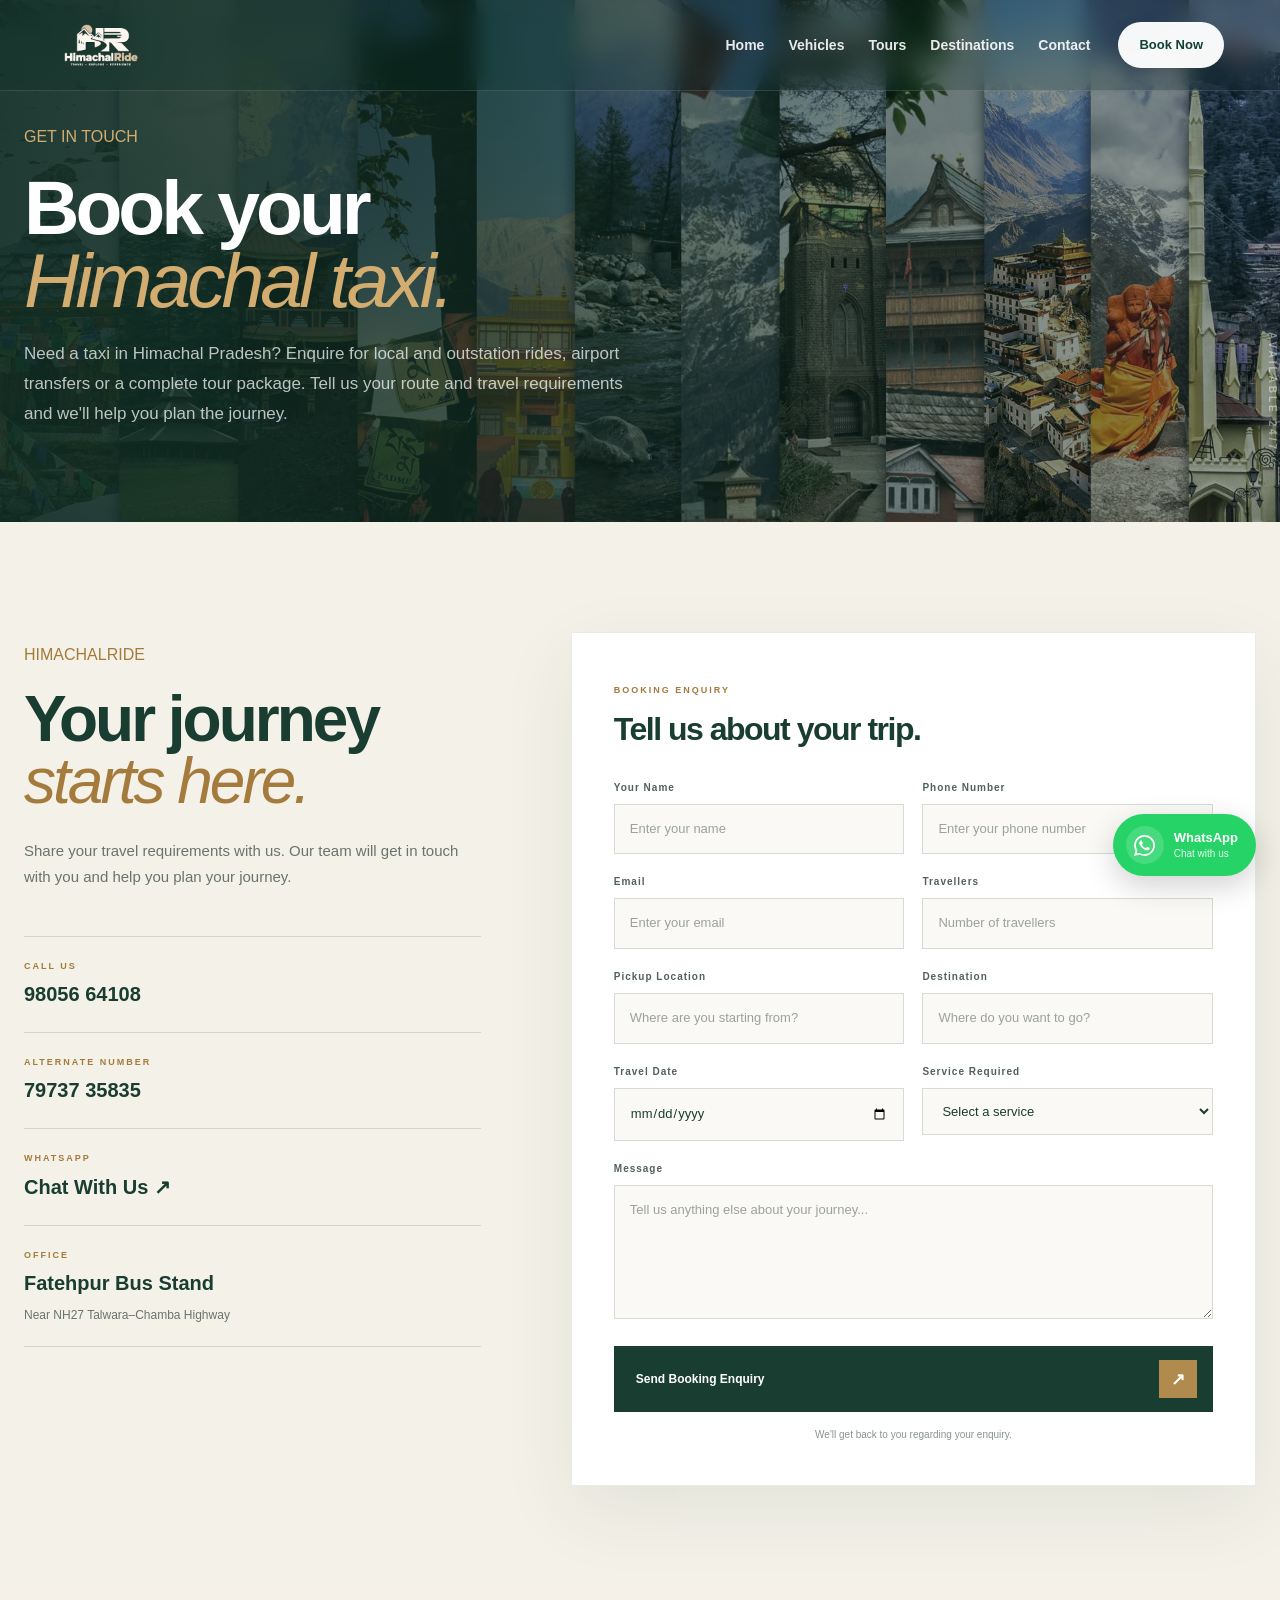
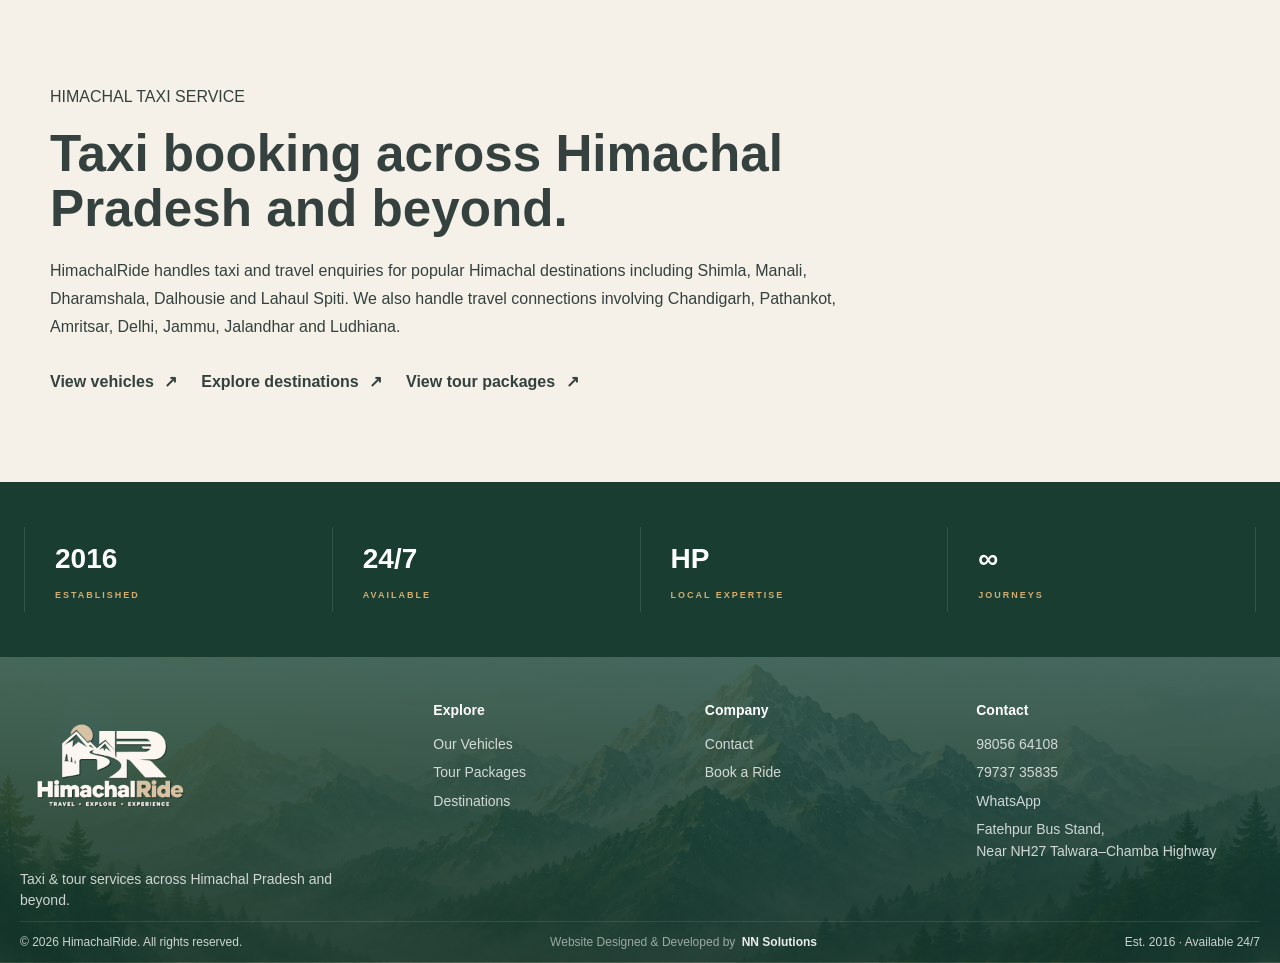
==== pages/contact.html @ b26d5018 "Initial HimachalRide website" ====
<!DOCTYPE html>

<html lang="en">
<head>
<meta charset="utf-8"/>
<meta content="width=device-width, initial-scale=1.0" name="viewport"/>
<meta content="Book a taxi in Himachal Pradesh with HimachalRide. Enquire for local and outstation cabs, airport transfers and tour travel across Shimla, Manali, Dharamshala, Dalhousie and Lahaul Spiti." name="description"/>
<title>Himachal Taxi Booking | Taxi Service in Himachal Pradesh | HimachalRide</title>
<!-- Main CSS -->
<link href="../assets/css/style.css" rel="stylesheet"/>
<!-- Common Components -->
<link href="../assets/css/components.css" rel="stylesheet"/>
<!-- Contact Page -->
  <link
    rel="icon"
    type="image/png"
    href="../assets/images/destinations/favicon.png"
>

<link href="../assets/css/contact.css" rel="stylesheet"/>
<meta content="index, follow" name="robots"/><link href="https://himachalride.com/pages/contact.html" rel="canonical"/><meta content="website" property="og:type"/><meta content="Himachal Taxi Booking | Taxi Service in Himachal Pradesh | HimachalRide" property="og:title"/><meta content="Book a taxi in Himachal Pradesh for local travel, outstation journeys, airport transfers and tour packages with HimachalRide." property="og:description"/><meta content="https://himachalride.com/pages/contact.html" property="og:url"/><meta content="HimachalRide" property="og:site_name"/><meta content="https://himachalride.com/assets/images/destinations/himachal-hero.jpg.png" property="og:image"/><meta content="summary_large_image" name="twitter:card"/><meta content="Himachal Taxi Booking | Taxi Service in Himachal Pradesh | HimachalRide" name="twitter:title"/><meta content="Enquire for Himachal taxi bookings, airport transfers, outstation travel and tour packages." name="twitter:description"/><meta content="https://himachalride.com/assets/images/destinations/himachal-hero.jpg.png" name="twitter:image"/><script type="application/ld+json">{
    "@context": "https://schema.org",
    "@type": "TravelAgency",
    "name": "HimachalRide",
    "url": "https://himachalride.com/",
    "telephone": [
        "+91-9805664108",
        "+91-7973735835"
    ],
    "description": "Taxi bookings, tour packages, airport transfers and outstation travel across Himachal Pradesh and beyond.",
    "foundingDate": "2016",
    "areaServed": [
        "Himachal Pradesh",
        "Shimla",
        "Manali",
        "Dharamshala",
        "Dalhousie",
        "Lahaul Spiti",
        "Chandigarh",
        "Pathankot",
        "Amritsar",
        "Delhi",
        "Jammu",
        "Jalandhar",
        "Ludhiana"
    ],
    "contactPoint": {
        "@type": "ContactPoint",
        "telephone": "+91-9805664108",
        "contactType": "customer service",
        "availableLanguage": [
            "English",
            "Hindi"
        ]
    }
}</script><style>
.contact-seo {
    padding: 88px 0;
    background: #f5f1e8;
}
.contact-seo-inner {
    max-width: 1180px;
}
.contact-seo h2 {
    max-width: 820px;
    margin: 16px 0 20px;
    font-size: clamp(32px, 4vw, 54px);
    line-height: 1.08;
}
.contact-seo p {
    max-width: 820px;
    line-height: 1.75;
}
.contact-seo-links {
    display: flex;
    flex-wrap: wrap;
    gap: 24px;
    margin-top: 28px;
}
.contact-seo-links a {
    text-decoration: none;
    font-weight: 700;
}
.contact-seo-links span {
    margin-left: 6px;
}
@media (max-width: 700px) {
    .contact-seo { padding: 68px 0; }
    .contact-seo-links { gap: 16px; }
}
</style></head>
<body>
<!-- =====================================================
         HEADER
    ====================================================== -->
<div id="header"></div>
<main id="booking">
<!-- =====================================================
             CONTACT HERO
        ====================================================== -->
<section class="contact-hero">
<div class="contact-container">
<div class="contact-hero-content">
<span class="section-eyebrow">
                        GET IN TOUCH
                    </span>
<h1>Book your <span>Himachal taxi.</span></h1>
<p>Need a taxi in Himachal Pradesh? Enquire for local and outstation rides, airport transfers or a complete tour package. Tell us your route and travel requirements and we'll help you plan the journey.</p>
</div>
<div class="contact-hero-side">
                    AVAILABLE 24/7
                </div>
</div>
</section>
<!-- =====================================================
             BOOKING / CONTACT
        ====================================================== -->
<section class="contact-booking">
<div class="contact-container">
<div class="contact-grid">
<!-- =================================================
                         LEFT — CONTACT INFORMATION
                    ================================================== -->
<div class="contact-info">
<span class="section-eyebrow">
                            HIMACHALRIDE
                        </span>
<h2>
                            Your journey
                            <span>starts here.</span>
</h2>
<p>
                            Share your travel requirements with us.
                            Our team will get in touch with you and
                            help you plan your journey.
                        </p>
<div class="contact-details">
<!-- PHONE -->
<a class="contact-detail" href="tel:+919805664108">
<span class="contact-detail-label">
                                    CALL US
                                </span>
<strong>
                                    98056 64108
                                </strong>
</a>
<!-- SECOND PHONE -->
<a class="contact-detail" href="tel:+917973735835">
<span class="contact-detail-label">
                                    ALTERNATE NUMBER
                                </span>
<strong>
                                    79737 35835
                                </strong>
</a>
<!-- WHATSAPP -->
<a class="contact-detail" href="https://wa.me/919805664108" rel="noopener noreferrer" target="_blank">
<span class="contact-detail-label">
                                    WHATSAPP
                                </span>
<strong>
                                    Chat With Us ↗
                                </strong>
</a>
<!-- OFFICE -->
<div class="contact-detail">
<span class="contact-detail-label">
                                    OFFICE
                                </span>
<strong>
                                    Fatehpur Bus Stand
                                </strong>
<p>
                                    Near NH27 Talwara–Chamba Highway
                                </p>
</div>
</div>
</div>
<!-- =================================================
                         RIGHT — BOOKING FORM
                    ================================================== -->
<div class="booking-form-wrapper">
<div class="booking-form-heading">
<span>
                                BOOKING ENQUIRY
                            </span>
<h3>
                                Tell us about your trip.
                            </h3>
</div>
<form class="booking-form" id="booking-form">
<!-- NAME + PHONE -->
<div class="form-row">
<div class="form-group">
<label for="name">
                                        Your Name
                                    </label>
<input autocomplete="name" id="name" name="name" placeholder="Enter your name" required="" type="text"/>
</div>
<div class="form-group">
<label for="phone">
                                        Phone Number
                                    </label>
<input autocomplete="tel" id="phone" name="phone" placeholder="Enter your phone number" required="" type="tel"/>
</div>
</div>
<!-- EMAIL + TRAVELLERS -->
<div class="form-row">
<div class="form-group">
<label for="email">
                                        Email
                                    </label>
<input autocomplete="email" id="email" name="email" placeholder="Enter your email" type="email"/>
</div>
<div class="form-group">
<label for="travellers">
                                        Travellers
                                    </label>
<input id="travellers" min="1" name="travellers" placeholder="Number of travellers" required="True" type="number"/>
</div>
</div>
<!-- PICKUP + DESTINATION -->
<div class="form-row">
<div class="form-group">
<label for="pickup">
                                        Pickup Location
                                    </label>
<input id="pickup" name="pickup" placeholder="Where are you starting from?" required="" type="text"/>
</div>
<div class="form-group">
<label for="destination">
                                        Destination
                                    </label>
<input id="destination" name="destination" placeholder="Where do you want to go?" required="" type="text"/>
</div>
</div>
<!-- DATE + SERVICE -->
<div class="form-row">
<div class="form-group">
<label for="travel-date">
                                        Travel Date
                                    </label>
<input id="travel-date" name="travel-date" required="True" type="date"/>
</div>
<div class="form-group">
<label for="service">
                                        Service Required
                                    </label>
<select id="service" name="service" required="True">
<option value="">
                                            Select a service
                                        </option>
<option value="taxi">
                                            Taxi / Cab
                                        </option>
<option value="tour">
                                            Tour Package
                                        </option>
<option value="airport-transfer">
                                            Airport Transfer
                                        </option>
<option value="outstation">
                                            Outstation Travel
                                        </option>
<option value="other">
                                            Other Enquiry
                                        </option>
</select>
</div>
</div>
<!-- MESSAGE -->
<div class="form-group">
<label for="message">
                                    Message
                                </label>
<textarea id="message" name="message" placeholder="Tell us anything else about your journey..." rows="5"></textarea>
</div>
<!-- SUBMIT -->
<button class="booking-submit" type="submit">
<span>
                                    Send Booking Enquiry
                                </span>
<strong>
                                    ↗
                                </strong>
</button>
<p class="form-note">
                                We'll get back to you regarding your enquiry.
                            </p>
</form>
</div>
</div>
</div>
</section>
<!-- =====================================================
             TRUST STRIP
        ====================================================== -->

<section aria-labelledby="contact-seo-heading" class="contact-seo">
<div class="contact-container contact-seo-inner">
<span class="section-eyebrow">HIMACHAL TAXI SERVICE</span>
<h2 id="contact-seo-heading">Taxi booking across Himachal Pradesh and beyond.</h2>
<p>
            HimachalRide handles taxi and travel enquiries for popular Himachal destinations
            including Shimla, Manali, Dharamshala, Dalhousie and Lahaul Spiti. We also handle
            travel connections involving Chandigarh, Pathankot, Amritsar, Delhi, Jammu,
            Jalandhar and Ludhiana.
        </p>
<div class="contact-seo-links">
<a href="../pages/vehicles.html">View vehicles <span>↗</span></a>
<a href="../pages/destinations.html">Explore destinations <span>↗</span></a>
<a href="../pages/tours.html">View tour packages <span>↗</span></a>
</div>
</div>
</section>
<section class="contact-trust">
<div class="contact-container">
<div class="contact-trust-grid">
<div>
<strong>
                            2016
                        </strong>
<span>
                            ESTABLISHED
                        </span>
</div>
<div>
<strong>
                            24/7
                        </strong>
<span>
                            AVAILABLE
                        </span>
</div>
<div>
<strong>
                            HP
                        </strong>
<span>
                            LOCAL EXPERTISE
                        </span>
</div>
<div>
<strong>
                            ∞
                        </strong>
<span>
                            JOURNEYS
                        </span>
</div>
</div>
</div>
</section>
</main>
<!-- =====================================================
         FOOTER
    ====================================================== -->
<div id="footer"></div>
<!-- =====================================================
         JAVASCRIPT
    ====================================================== -->
<script src="../assets/js/components.js"></script>
<script src="../assets/js/main.js"></script>
<script src="../assets/js/booking.js"></script>
</body>
</html>
---- assets/css/style.css ----
/* =========================================================
   HIMALACHALRIDE.COM
   Global Styles
   ========================================================= */

:root {
    --primary: #0f3d35;
    --primary-dark: #082a25;
    --accent: #d8a84e;
    --accent-light: #f1d28a;
    --dark: #17211f;
    --text: #34413e;
    --muted: #71807b;
    --light: #f7f5ef;
    --white: #ffffff;
    --border: rgba(15, 61, 53, 0.12);
}

* {
    margin: 0;
    padding: 0;
    box-sizing: border-box;
}

html {
    scroll-behavior: smooth;
}

body {
    font-family: "Poppins", Arial, sans-serif;
    background: var(--light);
    color: var(--text);
    line-height: 1.6;
}

a {
    color: inherit;
    text-decoration: none;
}

button,
input,
select,
textarea {
    font: inherit;
}

img {
    max-width: 100%;
    display: block;
}

.page-placeholder {
    min-height: 70vh;
    display: grid;
    place-content: center;
    text-align: center;
    padding: 40px 20px;
}

.page-placeholder p {
    color: var(--accent);
    letter-spacing: 3px;
    text-transform: uppercase;
    font-size: 13px;
    font-weight: 700;
}

.page-placeholder h1 {
    color: var(--primary);
    font-size: clamp(34px, 6vw, 72px);
    line-height: 1;
    margin-top: 12px;
}

/* =========================================================
   FLOATING WHATSAPP BUTTON
   ========================================================= */

.floating-whatsapp {
    position: fixed;
    right: 24px;
    bottom: 24px;

    z-index: 9999;

    display: flex;
    align-items: center;
    gap: 10px;

    padding: 12px 18px 12px 13px;

    background: #25D366;
    color: #ffffff;

    text-decoration: none;

    border-radius: 999px;

    box-shadow:
        0 10px 30px rgba(0, 0, 0, 0.18);

    transition:
        transform 0.25s ease,
        box-shadow 0.25s ease;
}


.floating-whatsapp:hover {
    transform: translateY(-3px);

    box-shadow:
        0 14px 35px rgba(0, 0, 0, 0.24);
}


.whatsapp-icon {
    width: 38px;
    height: 38px;

    display: flex;
    align-items: center;
    justify-content: center;

    background: rgba(255, 255, 255, 0.16);

    border-radius: 50%;
}


.whatsapp-icon svg {
    width: 21px;
    height: 21px;

    fill: currentColor;
}


.whatsapp-text {
    display: flex;
    flex-direction: column;

    line-height: 1.1;
}


.whatsapp-text strong {
    font-size: 13px;
    font-weight: 700;
}


.whatsapp-text small {
    margin-top: 3px;

    font-size: 10px;

    opacity: 0.9;
}



/* =========================================================
   MOBILE
   ========================================================= */

@media (max-width: 700px) {

    .floating-whatsapp {
        right: 18px;
        bottom: 18px;

        width: 56px;
        height: 56px;

        padding: 0;

        justify-content: center;

        border-radius: 50%;
    }


    .whatsapp-icon {
        width: 56px;
        height: 56px;

        background: transparent;
    }


    .whatsapp-icon svg {
        width: 27px;
        height: 27px;
    }


    .whatsapp-text {
        display: none;
    }

}

/* =========================================================
   HIMACHALRIDE LOGO
   ========================================================= */

/* =========================================================
   HIMACHALRIDE LOGO
   ========================================================= */

.brand-logo {
    display: block;
    width: 90px;
    height: auto;
    max-height: none;
    object-fit: contain;
    flex-shrink: 0;
}

.footer-brand .brand-logo {
    width: 180px;
    max-height: none;
}


/* =========================================================
   MOBILE LOGO
   ========================================================= */

@media (max-width: 700px) {

    .brand-logo {
        width: 180px;
        max-height: none;
    }

    .footer-brand .brand-logo {
        width: 175px;
        max-height: none;
    }

}
---- assets/css/components.css ----
/* =========================================================
   HIMACHALRIDE — COMMON HEADER / FOOTER
   ========================================================= */


/* =========================================================
   HEADER — FIXED FULL WIDTH GLASS NAVBAR
   ========================================================= */

.site-header {
    width: 100%;

    position: fixed;
    top: 0;
    left: 0;
    right: 0;

    z-index: 99999;

    background: rgba(15, 38, 32, 0.22);

    border: 0;
    border-bottom: 1px solid rgba(255, 255, 255, 0.12);

    border-radius: 0;

    box-shadow: none;

    backdrop-filter: blur(12px) saturate(120%);
    -webkit-backdrop-filter: blur(12px) saturate(120%);

    transition:
        background 0.35s ease,
        box-shadow 0.35s ease,
        border-color 0.35s ease;
}


/* =========================================================
   HEADER — SCROLLED STATE
   ========================================================= */

.site-header.scrolled {
    background: rgba(10, 32, 27, 0.92);

    border-bottom-color: rgba(255, 255, 255, 0.14);

    box-shadow:
        0 8px 30px rgba(0, 0, 0, 0.18);

    backdrop-filter: blur(18px) saturate(140%);
    -webkit-backdrop-filter: blur(18px) saturate(140%);
}


/* =========================================================
   HEADER INNER
   ========================================================= */

.header-inner {
    width: 100%;
    max-width: none;

    min-height: 82px;

    margin: 0;

    padding: 0 56px;

    display: flex;
    align-items: center;

    gap: 28px;

    position: relative;
    z-index: 2;

    transition: min-height 0.3s ease;
}


/* Smaller navbar after scrolling */

.site-header.scrolled .header-inner {
    min-height: 70px;
}


/* =========================================================
   BRAND
   ========================================================= */

.brand {
    display: inline-flex;
    align-items: center;

    gap: 10px;

    white-space: nowrap;

    text-decoration: none;
}


/* =========================================================
   OLD HR LOGO MARK
   ========================================================= */

.brand-mark {
    width: 40px;
    height: 40px;

    display: grid;
    place-items: center;

    border: 1px solid rgba(255, 255, 255, 0.55);

    border-radius: 50%;

    background: rgba(255, 255, 255, 0.07);

    color: #ffffff;

    font-family: "Manrope", sans-serif;

    font-weight: 800;
    font-size: 13px;

    box-shadow:
        inset 0 1px 0 rgba(255, 255, 255, 0.12);

    backdrop-filter: blur(8px);
    -webkit-backdrop-filter: blur(8px);

    transition:
        background 0.3s ease,
        border-color 0.3s ease,
        transform 0.3s ease;
}


.brand:hover .brand-mark {
    background: rgba(255, 255, 255, 0.13);

    border-color: rgba(255, 255, 255, 0.75);

    transform: rotate(-4deg);
}


/* =========================================================
   BRAND NAME
   ========================================================= */

.brand-name {
    color: #ffffff;

    font-family: "Manrope", sans-serif;

    font-weight: 800;

    font-size: 21px;

    letter-spacing: -0.7px;

    text-decoration: none;
}


.brand-name span {
    color: #e5bd6b;
}


/* =========================================================
   MAIN NAVIGATION
   ========================================================= */

.main-nav {
    margin-left: auto;

    display: flex;
    align-items: center;

    gap: 24px;
}


.main-nav a {
    position: relative;

    color: rgba(255, 255, 255, 0.90);

    font-family: "DM Sans", sans-serif;

    font-size: 14px;
    font-weight: 600;

    text-decoration: none;

    transition:
        color 0.25s ease,
        opacity 0.25s ease;
}


/* =========================================================
   GOLD UNDERLINE
   ========================================================= */

.main-nav a::after {
    content: "";

    position: absolute;

    left: 0;
    right: 0;

    bottom: -8px;

    height: 1px;

    background: #e5bd6b;

    transform: scaleX(0);

    transform-origin: center;

    transition: transform 0.25s ease;
}


.main-nav a:hover {
    color: #ffffff;
}


.main-nav a:hover::after {
    transform: scaleX(1);
}


/* =========================================================
   ACTIVE LINK
   ========================================================= */

.main-nav a.active {
    color: #ffffff;
}


.main-nav a.active::after {
    transform: scaleX(1);
}


/* =========================================================
   BOOK NOW BUTTON
   ========================================================= */

.header-book-btn {
    display: inline-flex;

    align-items: center;
    justify-content: center;

    background: rgba(255, 255, 255, 0.96);

    color: #123f36;

    padding: 12px 20px;

    border-radius: 999px;

    border: 1px solid rgba(255, 255, 255, 0.25);

    font-family: "DM Sans", sans-serif;

    font-size: 13px;
    font-weight: 700;

    text-decoration: none;

    box-shadow:
        0 6px 18px rgba(0, 0, 0, 0.12);

    transition:
        background 0.3s ease,
        color 0.3s ease,
        transform 0.3s ease,
        box-shadow 0.3s ease;
}


.header-book-btn:hover {
    background: #e5bd6b;

    color: #123f36;

    transform: translateY(-2px);

    box-shadow:
        0 8px 22px rgba(0, 0, 0, 0.16);
}


/* =========================================================
   MOBILE MENU BUTTON
   ========================================================= */

.menu-toggle {
    display: none;

    border: 0;

    background: transparent;

    cursor: pointer;

    padding: 5px;
}


.menu-toggle span {
    display: block;

    width: 25px;
    height: 2px;

    margin: 5px 0;

    background: #ffffff;

    transition:
        transform 0.3s ease,
        opacity 0.3s ease;
}


/* =========================================================
   FOOTER
   ========================================================= */

.site-footer {
    background: var(--primary-dark);

    color: rgba(255, 255, 255, 0.78);

    padding: 42px 0 0;
}


.footer-inner {
    width: min(1240px, calc(100% - 40px));

    margin: auto;

    display: grid;

    grid-template-columns:
        1.6fr
        1fr
        1fr
        1.2fr;

    gap: 35px;

    padding-bottom: 18px;

    /* Important:
       Keeps all footer columns aligned at the top. */
    align-items: start;
}


.site-footer .brand-name {
    color: var(--white);
}


.site-footer .brand-name span {
    color: var(--accent);
}


/* =========================================================
   FOOTER BRAND
   ========================================================= */

/*
   Negative margin actually reduces the grid row height.
   This moves the logo + description upward AND removes
   the unnecessary space underneath the brand column.
*/

.footer-brand {
    margin-top: -24px;
    align-self: start;
}


.footer-brand p {
    max-width: 320px;

    margin-top: 6px;

    font-size: 14px;

    line-height: 1.5;
}


/* =========================================================
   FOOTER COLUMNS
   ========================================================= */

.footer-column {
    display: flex;

    flex-direction: column;

    gap: 6px;

    font-size: 14px;

    align-self: start;
}


.footer-column h3 {
    color: var(--white);

    font-size: 14px;

    margin-bottom: 5px;
}


.footer-column a {
    transition:
        color 0.25s ease;
}


.footer-column a:hover {
    color: var(--accent-light);
}


/* =========================================================
   FOOTER BOTTOM
   ========================================================= */

.footer-bottom {
    border-top: 1px solid rgba(255, 255, 255, 0.1);

    width: min(1240px, calc(100% - 40px));

    margin: auto;

    min-height: 42px;

    display: flex;

    justify-content: space-between;

    align-items: center;

    gap: 18px;

    padding: 8px 0;

    font-size: 12px;
}


/* =========================================================
   DEVELOPER CREDIT
   ========================================================= */

.footer-developer {
    text-align: center;

    color: rgba(255, 255, 255, 0.55);

    white-space: nowrap;
}


.footer-developer strong {
    color: rgba(255, 255, 255, 0.90);

    font-weight: 700;

    margin-left: 3px;
}


/* =========================================================
   LARGE TABLET / SMALL DESKTOP
   ========================================================= */

@media (max-width: 1100px) {

    .header-inner {
        padding: 0 40px;
    }


    .main-nav {
        gap: 20px;
    }


    .main-nav a {
        font-size: 13px;
    }

}


/* =========================================================
   TABLET
   ========================================================= */

@media (max-width: 900px) {

    .header-inner {
        width: 100%;

        min-height: 70px;

        padding: 0 24px;
    }


    .site-header.scrolled .header-inner {
        min-height: 64px;
    }


    /* -----------------------------------------------------
       MOBILE NAVIGATION
       ----------------------------------------------------- */

    .main-nav {
        display: none;

        position: absolute;

        top: calc(100% + 8px);

        left: 12px;
        right: 12px;

        width: auto;

        padding: 22px;

        background: rgba(12, 42, 35, 0.97);

        border: 1px solid rgba(255, 255, 255, 0.14);

        border-radius: 14px;

        box-shadow:
            0 15px 40px rgba(0, 0, 0, 0.22);

        backdrop-filter: blur(18px);
        -webkit-backdrop-filter: blur(18px);

        flex-direction: column;

        align-items: flex-start;

        gap: 18px;
    }


    .main-nav.is-open {
        display: flex;
    }


    .main-nav a {
        color: rgba(255, 255, 255, 0.90);

        font-size: 15px;
    }


    .main-nav a::after {
        bottom: -4px;
    }


    /* -----------------------------------------------------
       MOBILE MENU BUTTON
       ----------------------------------------------------- */

    .menu-toggle {
        display: block;

        margin-left: auto;
    }


    /* -----------------------------------------------------
       HIDE BOOK BUTTON
       ----------------------------------------------------- */

    .header-book-btn {
        display: none;
    }


    /* -----------------------------------------------------
       FOOTER
       ----------------------------------------------------- */

    .footer-inner {
        grid-template-columns: 1fr 1fr;

        gap: 30px;

        padding-bottom: 18px;
    }

}


/* =========================================================
   MOBILE
   ========================================================= */

@media (max-width: 600px) {

    .header-inner {
        width: 100%;

        min-height: 64px;

        padding: 0 18px;
    }


    .site-header.scrolled .header-inner {
        min-height: 60px;
    }


    /* -----------------------------------------------------
       BRAND
       ----------------------------------------------------- */

    .brand {
        gap: 8px;
    }


    .brand-mark {
        width: 36px;

        height: 36px;

        font-size: 12px;
    }


    .brand-name {
        font-size: 18px;
    }


    /* -----------------------------------------------------
       MOBILE DROPDOWN
       ----------------------------------------------------- */

    .main-nav {
        left: 10px;

        right: 10px;

        padding: 20px;

        border-radius: 12px;
    }


    /* -----------------------------------------------------
       FOOTER
       ----------------------------------------------------- */

    .site-footer {
        padding-top: 28px;
    }


    .footer-inner {
        grid-template-columns: 1fr;

        gap: 22px;

        padding-bottom: 18px;
    }


    /*
       Less upward movement on mobile so the logo
       doesn't get too close to the footer edge.
    */

    .footer-brand {
        margin-top: -12px;
    }


    .footer-bottom {
        min-height: 48px;

        flex-direction: column;

        justify-content: center;

        text-align: center;

        padding: 10px 0;

        gap: 7px;
    }


    .footer-developer {
        order: 2;

        white-space: normal;
    }

}


/* =========================================================
   FOOTER — HIMALAYAN MOUNTAIN BACKGROUND
   ========================================================= */

.site-footer {
    position: relative;

    overflow: hidden;

    background-color: #123f36;

    background-image:
        linear-gradient(
            to bottom,
            rgba(18, 63, 54, 0.78),
            rgba(10, 43, 36, 0.88)
        ),
        url("../images/destinations/mountain-silhouette.png");

    background-repeat: no-repeat;

    background-position:
        center center,
        center bottom;

    background-size:
        cover,
        cover;
}


/* Footer content stays above background */

.site-footer > * {
    position: relative;

    z-index: 2;
}


/* =========================================================
   FINAL FOOTER OVERRIDES
   ========================================================= */

/*
   Desktop:
   Move brand block upward without leaving its original
   layout space behind.
*/

@media (min-width: 601px) {

    .footer-brand {
        margin-top: -24px;
    }

    .footer-brand p {
        margin-top: 6px;
        line-height: 1.5;
    }

    .footer-inner {
        padding-bottom: 10px;
    }

}


/*
   Developer credit stays centered between the two
   footer-side information blocks.
*/

.footer-bottom {
    display: flex;
    align-items: center;
    justify-content: space-between;
}


/* =========================================================
   MOBILE FINAL OVERRIDES
   ========================================================= */

@media (max-width: 600px) {

    .footer-brand {
        margin-top: -12px;
    }

    .footer-inner {
        gap: 22px;
        padding-bottom: 12px;
    }

    .footer-bottom {
        min-height: 48px;
        padding: 10px 0;
        gap: 7px;

        flex-direction: column;
        justify-content: center;
        text-align: center;
    }

    .footer-developer {
        order: 2;
        white-space: normal;
    }

}
---- assets/css/contact.css ----
/* =========================================================
   HIMACHALRIDE — CONTACT PAGE
========================================================= */


/* =========================================================
   CONTAINER
========================================================= */

.contact-container {
    width: min(1240px, calc(100% - 48px));
    margin: 0 auto;
}


/* =========================================================
   CONTACT HERO
========================================================= */

.contact-hero {
    position: relative;

    min-height: 58vh;

    display: flex;
    align-items: center;

    overflow: hidden;

    background-image:
        linear-gradient(
            90deg,
            rgba(16, 45, 35, 0.90) 0%,
            rgba(16, 45, 35, 0.72) 38%,
            rgba(16, 45, 35, 0.45) 65%,
            rgba(16, 45, 35, 0.28) 100%
        ),
        url("../images/destinations/himachal-hero.jpg.png");

    background-size: cover;
    background-position: center;
    background-repeat: no-repeat;
}


/* Decorative circle */

.contact-hero::after {
    content: "";

    position: absolute;

    width: 520px;
    height: 520px;

    right: -220px;
    bottom: -300px;

    border: 1px solid rgba(255, 255, 255, 0.08);

    border-radius: 50%;

    pointer-events: none;
}


/* Hero content */

.contact-hero-content {
    position: relative;

    z-index: 2;

    max-width: 760px;

    padding-top: 110px;
    padding-bottom: 80px;

    color: #fff;
}


/* Eyebrow */

.contact-hero .section-eyebrow {
    color: #d3ad70;
}


/* Heading */

.contact-hero h1 {
    margin: 22px 0;

    font-family: "Manrope", sans-serif;

    font-size: clamp(52px, 6vw, 82px);

    line-height: 0.95;

    letter-spacing: -4px;

    font-weight: 600;
}

.contact-hero h1 span {
    display: block;

    color: #d3ad70;

    font-weight: 300;

    font-style: italic;
}


/* Description */

.contact-hero p {
    max-width: 600px;

    margin: 0;

    font-family: "DM Sans", sans-serif;

    font-size: 17px;

    line-height: 1.75;

    color: rgba(255, 255, 255, 0.72);
}


/* Vertical text */

.contact-hero-side {
    position: absolute;

    right: 0;
    bottom: 70px;

    writing-mode: vertical-rl;

    font-family: "DM Sans", sans-serif;

    font-size: 10px;

    font-weight: 700;

    letter-spacing: 3px;

    color: rgba(255, 255, 255, 0.45);
}


/* =========================================================
   BOOKING SECTION
========================================================= */

.contact-booking {
    background: #f4f1e8;

    padding: 110px 0;
}


.contact-grid {
    display: grid;

    grid-template-columns: 0.8fr 1.2fr;

    gap: 90px;

    align-items: start;
}


/* =========================================================
   CONTACT INFORMATION
========================================================= */

.contact-info {
    padding-top: 10px;
}


.contact-info .section-eyebrow {
    color: #a47b3c;
}


.contact-info h2 {
    margin: 20px 0 25px;

    font-family: "Manrope", sans-serif;

    font-size: clamp(42px, 5vw, 64px);

    line-height: 0.98;

    letter-spacing: -3px;

    color: #193d30;
}


.contact-info h2 span {
    display: block;

    color: #a47b3c;

    font-weight: 300;

    font-style: italic;
}


.contact-info > p {
    max-width: 500px;

    margin: 0 0 45px;

    font-family: "DM Sans", sans-serif;

    font-size: 15px;

    line-height: 1.75;

    color: #69746e;
}


/* =========================================================
   CONTACT DETAILS
========================================================= */

.contact-details {
    display: flex;

    flex-direction: column;

    border-top: 1px solid rgba(25, 61, 48, 0.15);
}


.contact-detail {
    display: flex;

    flex-direction: column;

    gap: 5px;

    padding: 22px 0;

    border-bottom: 1px solid rgba(25, 61, 48, 0.15);

    text-decoration: none;

    color: #193d30;
}


.contact-detail-label {
    font-family: "DM Sans", sans-serif;

    font-size: 9px;

    font-weight: 700;

    letter-spacing: 2px;

    color: #a47b3c;
}


.contact-detail strong {
    font-family: "Manrope", sans-serif;

    font-size: 20px;

    font-weight: 600;
}


.contact-detail p {
    margin: 2px 0 0;

    font-family: "DM Sans", sans-serif;

    font-size: 12px;

    line-height: 1.5;

    color: #69746e;
}


a.contact-detail {
    transition: color 0.25s ease;
}


a.contact-detail:hover strong {
    color: #a47b3c;
}


/* =========================================================
   BOOKING FORM
========================================================= */

.booking-form-wrapper {
    background: #fff;

    padding: 42px;

    border: 1px solid rgba(25, 61, 48, 0.1);

    box-shadow:
        0 25px 70px rgba(25, 61, 48, 0.08);
}


/* Form heading */

.booking-form-heading {
    margin-bottom: 35px;
}


.booking-form-heading > span {
    font-family: "DM Sans", sans-serif;

    font-size: 9px;

    font-weight: 700;

    letter-spacing: 2px;

    color: #a47b3c;
}


.booking-form-heading h3 {
    margin: 12px 0 0;

    font-family: "Manrope", sans-serif;

    font-size: 32px;

    line-height: 1;

    letter-spacing: -1.5px;

    color: #193d30;
}


/* =========================================================
   FORM ROW
========================================================= */

.form-row {
    display: grid;

    grid-template-columns: 1fr 1fr;

    gap: 18px;
}


.form-group {
    margin-bottom: 20px;
}


.form-group label {
    display: block;

    margin-bottom: 8px;

    font-family: "DM Sans", sans-serif;

    font-size: 10px;

    font-weight: 700;

    letter-spacing: 1px;

    color: #526159;
}


/* Inputs */

.form-group input,
.form-group select,
.form-group textarea {
    width: 100%;

    box-sizing: border-box;

    padding: 14px 15px;

    border: 1px solid rgba(25, 61, 48, 0.16);

    border-radius: 0;

    outline: none;

    background: #faf9f5;

    font-family: "DM Sans", sans-serif;

    font-size: 13px;

    color: #193d30;

    transition:
        border-color 0.25s ease,
        background 0.25s ease,
        box-shadow 0.25s ease;
}


/* Textarea */

.form-group textarea {
    resize: vertical;

    min-height: 120px;
}


/* Focus */

.form-group input:focus,
.form-group select:focus,
.form-group textarea:focus {
    border-color: #a47b3c;

    background: #fff;

    box-shadow:
        0 0 0 3px rgba(164, 123, 60, 0.08);
}


/* Placeholder */

.form-group input::placeholder,
.form-group textarea::placeholder {
    color: #9ba29d;
}


/* =========================================================
   SUBMIT BUTTON
========================================================= */

.booking-submit {
    width: 100%;

    display: flex;

    align-items: center;

    justify-content: space-between;

    margin-top: 8px;

    padding: 14px 16px 14px 22px;

    border: none;

    background: #193d30;

    color: #fff;

    cursor: pointer;

    font-family: "DM Sans", sans-serif;

    font-size: 12px;

    font-weight: 700;

    transition:
        background 0.3s ease,
        transform 0.3s ease;
}


.booking-submit strong {
    width: 38px;
    height: 38px;

    display: grid;

    place-items: center;

    background: #b18a4d;

    font-size: 17px;

    transition: transform 0.3s ease;
}


.booking-submit:hover {
    background: #102d23;

    transform: translateY(-2px);
}


.booking-submit:hover strong {
    transform: rotate(45deg);
}


/* Form note */

.form-note {
    margin: 15px 0 0;

    text-align: center;

    font-family: "DM Sans", sans-serif;

    font-size: 10px;

    color: #8a938d;
}


/* =========================================================
   TRUST STRIP
========================================================= */

.contact-trust {
    background: #193d30;

    padding: 45px 0;
}


.contact-trust-grid {
    display: grid;

    grid-template-columns: repeat(4, 1fr);

    border-left: 1px solid rgba(255, 255, 255, 0.12);
}


.contact-trust-grid > div {
    display: flex;

    flex-direction: column;

    gap: 6px;

    padding: 10px 30px;

    border-right: 1px solid rgba(255, 255, 255, 0.12);
}


.contact-trust-grid strong {
    font-family: "Manrope", sans-serif;

    font-size: 28px;

    color: #fff;
}


.contact-trust-grid span {
    font-family: "DM Sans", sans-serif;

    font-size: 9px;

    font-weight: 700;

    letter-spacing: 2px;

    color: #d3ad70;
}


/* =========================================================
   TABLET
========================================================= */

@media (max-width: 950px) {

    .contact-grid {
        grid-template-columns: 1fr;

        gap: 60px;
    }


    .contact-info {
        max-width: 700px;
    }

}


/* =========================================================
   MOBILE
========================================================= */

@media (max-width: 600px) {

    .contact-container {
        width: calc(100% - 30px);
    }


    /* -----------------------------------------------------
       CONTACT HERO
    ----------------------------------------------------- */

    .contact-hero {
        min-height: 600px;

        background-image:
            linear-gradient(
                90deg,
                rgba(16, 45, 35, 0.92) 0%,
                rgba(16, 45, 35, 0.72) 55%,
                rgba(16, 45, 35, 0.48) 100%
            ),
            url("../images/destinations/himachal-hero.jpg.png");

        background-size: cover;

        background-position: 62% center;

        background-repeat: no-repeat;
    }


    .contact-hero-content {
        padding-top: 110px;

        padding-bottom: 60px;
    }


    .contact-hero h1 {
        font-size: 50px;

        letter-spacing: -2.5px;
    }


    .contact-hero p {
        font-size: 14px;

        line-height: 1.7;
    }


    .contact-hero-side {
        display: none;
    }


    /* -----------------------------------------------------
       BOOKING
    ----------------------------------------------------- */

    .contact-booking {
        padding: 75px 0;
    }


    .contact-info h2 {
        font-size: 44px;

        letter-spacing: -2px;
    }


    .contact-info > p {
        font-size: 14px;
    }


    .contact-grid {
        gap: 45px;
    }


    /* -----------------------------------------------------
       FORM
    ----------------------------------------------------- */

    .booking-form-wrapper {
        padding: 25px 20px;
    }


    .booking-form-heading {
        margin-bottom: 28px;
    }


    .booking-form-heading h3 {
        font-size: 27px;
    }


    .form-row {
        grid-template-columns: 1fr;

        gap: 0;
    }


    .form-group input,
    .form-group select,
    .form-group textarea {
        padding: 13px 14px;
    }


    /* -----------------------------------------------------
       TRUST STRIP
    ----------------------------------------------------- */

    .contact-trust-grid {
        grid-template-columns: 1fr 1fr;
    }


    .contact-trust-grid > div {
        padding: 18px 15px;
    }


    .contact-trust-grid strong {
        font-size: 24px;
    }

}
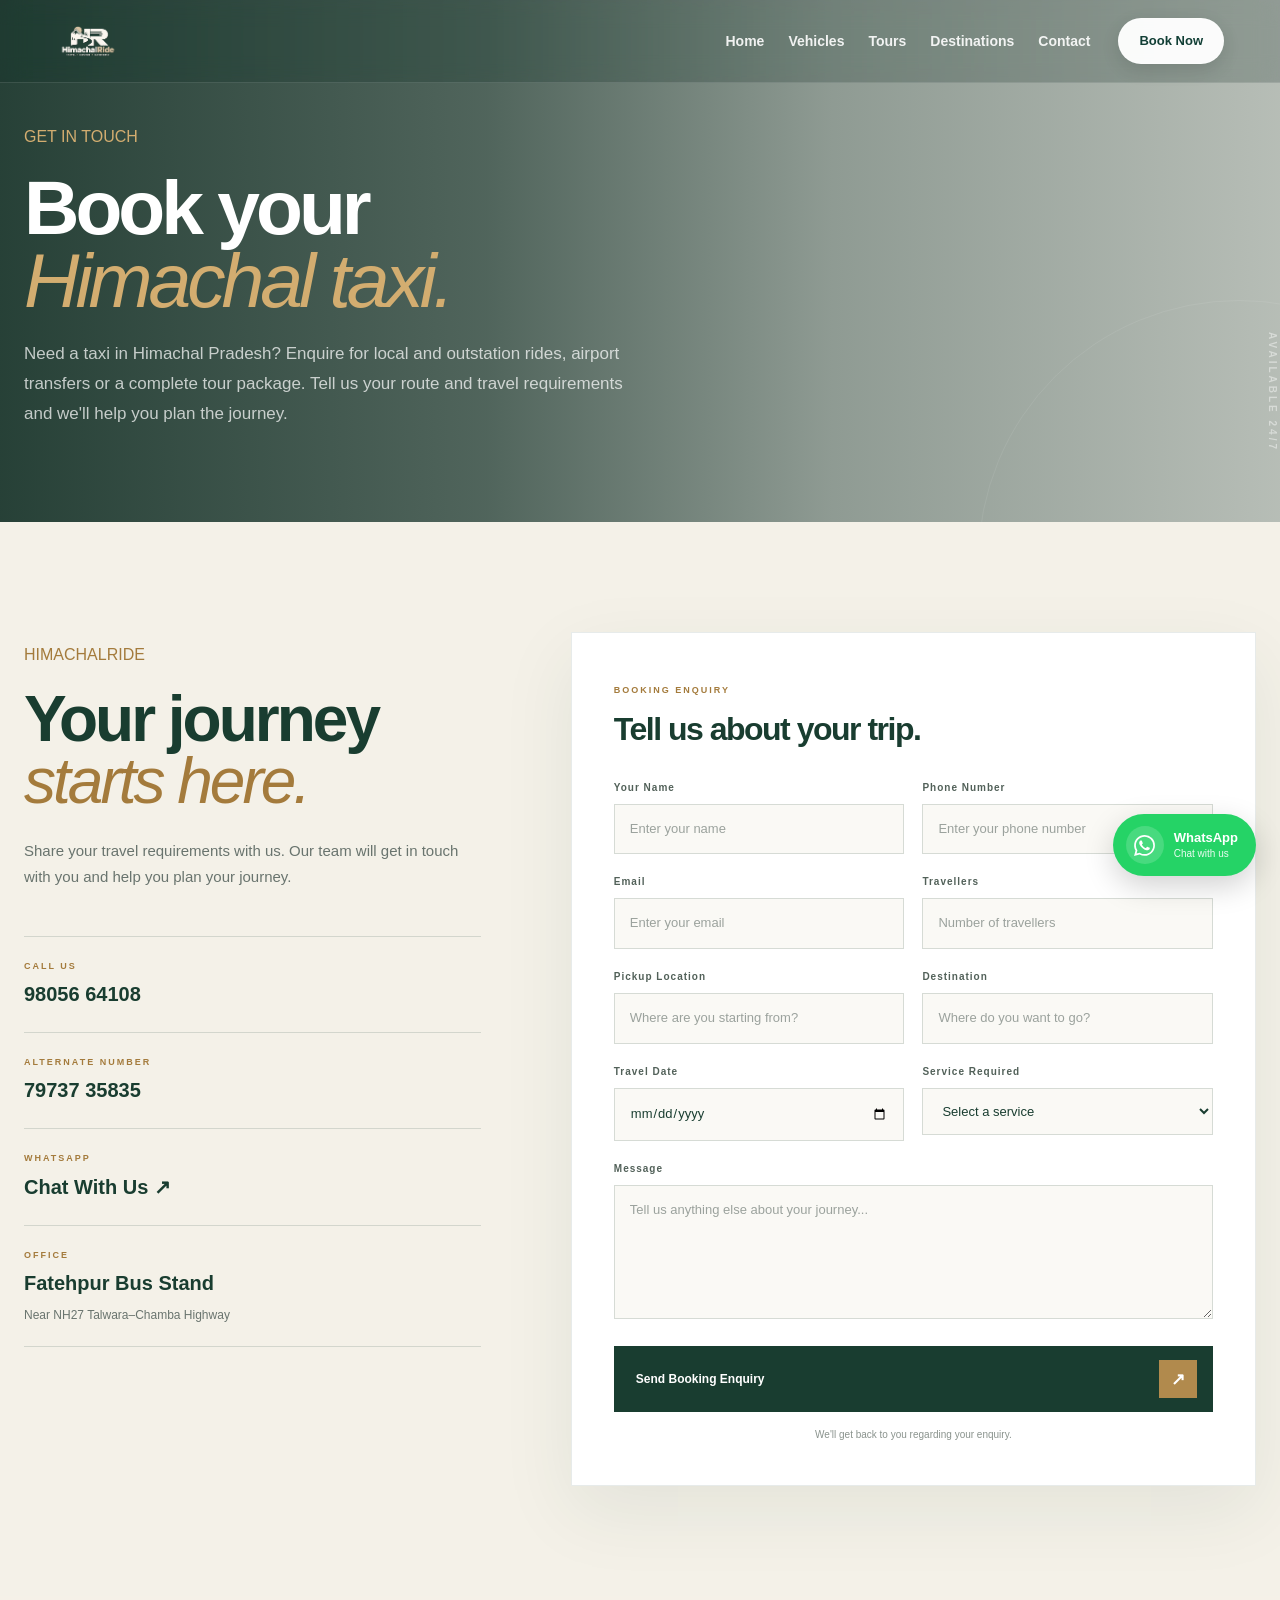
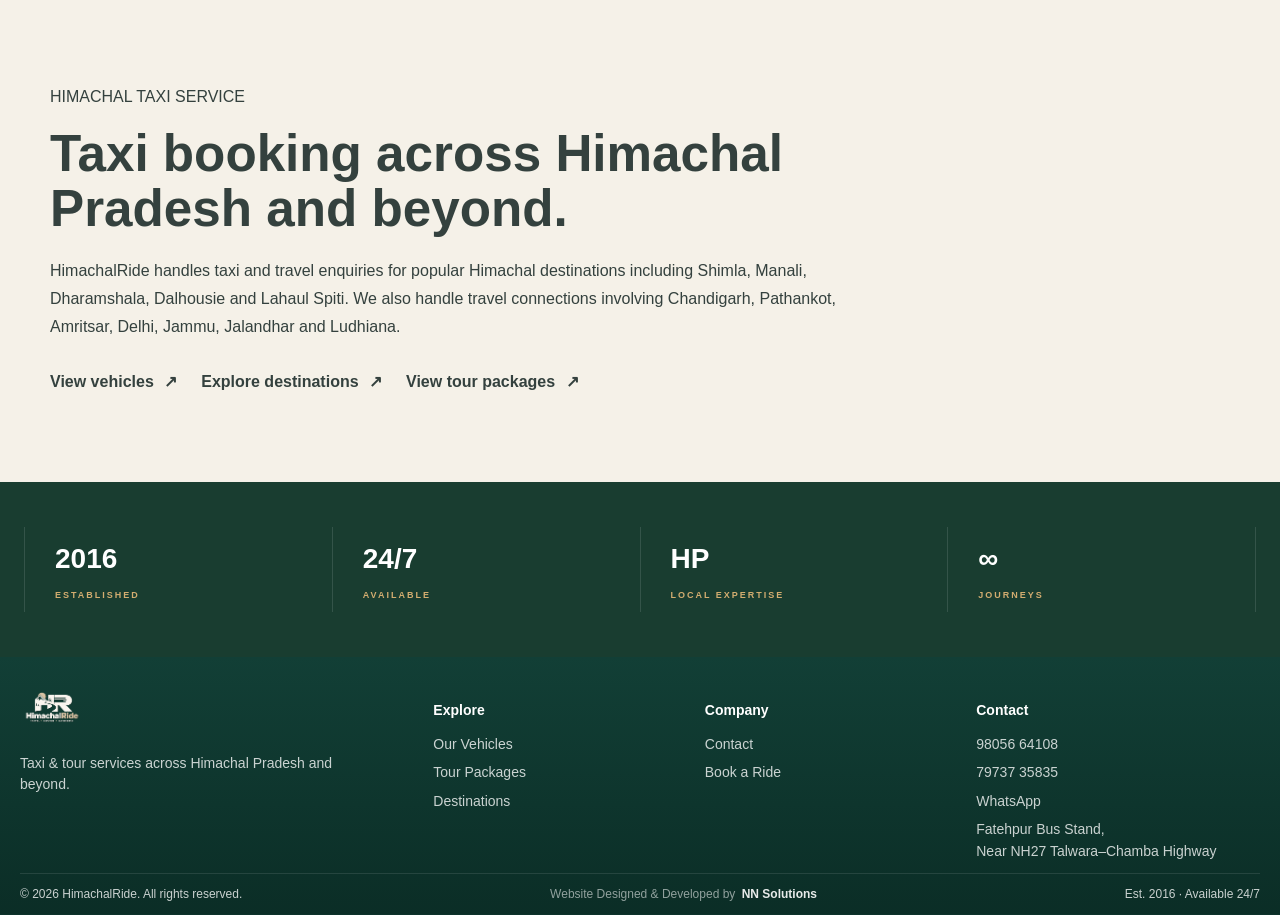
==== commit fd69a1b3: "Optimize images and update destinations" ====
--- a/pages/contact.html
+++ b/pages/contact.html
@@ -18,7 +18,18 @@
 >
 
 <link href="../assets/css/contact.css" rel="stylesheet"/>
-<meta content="index, follow" name="robots"/><link href="https://himachalride.com/pages/contact.html" rel="canonical"/><meta content="website" property="og:type"/><meta content="Himachal Taxi Booking | Taxi Service in Himachal Pradesh | HimachalRide" property="og:title"/><meta content="Book a taxi in Himachal Pradesh for local travel, outstation journeys, airport transfers and tour packages with HimachalRide." property="og:description"/><meta content="https://himachalride.com/pages/contact.html" property="og:url"/><meta content="HimachalRide" property="og:site_name"/><meta content="https://himachalride.com/assets/images/destinations/himachal-hero.jpg.png" property="og:image"/><meta content="summary_large_image" name="twitter:card"/><meta content="Himachal Taxi Booking | Taxi Service in Himachal Pradesh | HimachalRide" name="twitter:title"/><meta content="Enquire for Himachal taxi bookings, airport transfers, outstation travel and tour packages." name="twitter:description"/><meta content="https://himachalride.com/assets/images/destinations/himachal-hero.jpg.png" name="twitter:image"/><script type="application/ld+json">{
+<meta content="index, follow" name="robots"/><link href="https://himachalride.com/pages/contact.html" rel="canonical"/>
+<meta content="website" property="og:type"/>
+<meta content="Himachal Taxi Booking | Taxi Service in Himachal Pradesh | HimachalRide" property="og:title"/>
+<meta content="Book a taxi in Himachal Pradesh for local travel, outstation journeys, airport transfers and tour packages with HimachalRide." property="og:description"/>
+<meta content="https://himachalride.com/pages/contact.html" property="og:url"/>
+<meta content="HimachalRide" property="og:site_name"/>
+<meta content="https://himachalride.com/assets/images/destinations/himachal-hero.jpg.webp" property="og:image"/>
+<meta content="summary_large_image" name="twitter:card"/>
+<meta content="Himachal Taxi Booking | Taxi Service in Himachal Pradesh | HimachalRide" name="twitter:title"/>
+<meta content="Enquire for Himachal taxi bookings, airport transfers, outstation travel and tour packages." name="twitter:description"/>
+<meta content="https://himachalride.com/assets/images/destinations/himachal-hero.jpg.webp" name="twitter:image"/>
+<script type="application/ld+json">{
     "@context": "https://schema.org",
     "@type": "TravelAgency",
     "name": "HimachalRide",
--- a/assets/css/components.css
+++ b/assets/css/components.css
@@ -99,6 +99,30 @@
     white-space: nowrap;
 
     text-decoration: none;
+}
+
+
+/* =========================================================
+   NEW HIMACHALRIDE LOGO
+   ========================================================= */
+
+/*
+   The actual logo image is a square PNG.
+   Desktop sizing is kept controlled so the original
+   image dimensions can never affect navbar height.
+*/
+
+.brand-logo {
+    display: block;
+
+    width: 180px;
+    height: 64px;
+
+    max-width: 180px;
+    max-height: 64px;
+
+    object-fit: contain;
+    object-position: left center;
 }
 
 
@@ -367,8 +391,9 @@
 
     padding-bottom: 18px;
 
-    /* Important:
-       Keeps all footer columns aligned at the top. */
+    /*
+       Keeps all footer columns aligned at the top.
+    */
     align-items: start;
 }
 
@@ -525,17 +550,74 @@
 
 @media (max-width: 900px) {
 
+    /* -----------------------------------------------------
+       HEADER
+       ----------------------------------------------------- */
+
+    .site-header {
+        height: auto;
+        min-height: 0;
+    }
+
+
     .header-inner {
         width: 100%;
 
+        min-height: 76px;
+        height: 76px;
+
+        padding: 8px 24px;
+
+        display: flex;
+        align-items: center;
+
+        box-sizing: border-box;
+    }
+
+
+    .site-header.scrolled .header-inner {
         min-height: 70px;
-
-        padding: 0 24px;
-    }
-
-
-    .site-header.scrolled .header-inner {
-        min-height: 64px;
+        height: 70px;
+    }
+
+
+    /* -----------------------------------------------------
+       BRAND / LOGO
+       ----------------------------------------------------- */
+
+    .brand {
+        display: inline-flex;
+
+        align-items: center;
+
+        height: 60px;
+
+        min-width: 0;
+
+        gap: 8px;
+    }
+
+
+    /*
+       IMPORTANT:
+       The original logo is a square 1080x1080 PNG.
+       Explicit dimensions prevent it from expanding
+       the mobile navbar.
+    */
+
+    .brand-logo {
+        display: block;
+
+        width: 150px;
+        height: 60px;
+
+        max-width: 150px;
+        max-height: 60px;
+
+        object-fit: contain;
+        object-position: left center;
+
+        flex-shrink: 0;
     }
 
 
@@ -548,14 +630,14 @@
 
         position: absolute;
 
-        top: calc(100% + 8px);
+        top: calc(100% + 6px);
 
         left: 12px;
         right: 12px;
 
         width: auto;
 
-        padding: 22px;
+        padding: 20px;
 
         background: rgba(12, 42, 35, 0.97);
 
@@ -573,7 +655,7 @@
 
         align-items: flex-start;
 
-        gap: 18px;
+        gap: 16px;
     }
 
 
@@ -599,9 +681,27 @@
        ----------------------------------------------------- */
 
     .menu-toggle {
-        display: block;
+        width: 44px;
+        height: 44px;
+
+        display: flex;
+
+        align-items: center;
+        justify-content: center;
 
         margin-left: auto;
+
+        padding: 5px;
+
+        flex-shrink: 0;
+    }
+
+
+    .menu-toggle span {
+        width: 25px;
+        height: 2px;
+
+        margin: 4px 0;
     }
 
 
@@ -635,17 +735,31 @@
 
 @media (max-width: 600px) {
 
+    /* -----------------------------------------------------
+       HEADER
+       ----------------------------------------------------- */
+
+    .site-header {
+        height: auto;
+        min-height: 0;
+    }
+
+
     .header-inner {
         width: 100%;
 
-        min-height: 64px;
-
-        padding: 0 18px;
+        min-height: 72px;
+        height: 72px;
+
+        padding: 6px 18px;
+
+        box-sizing: border-box;
     }
 
 
     .site-header.scrolled .header-inner {
-        min-height: 60px;
+        min-height: 68px;
+        height: 68px;
     }
 
 
@@ -654,9 +768,39 @@
        ----------------------------------------------------- */
 
     .brand {
+        height: 58px;
+
+        min-width: 0;
+
         gap: 8px;
     }
 
+
+    /*
+       Keep the new logo completely inside the header.
+       This is the main fix for the oversized mobile
+       navigation seen in the screenshot.
+    */
+
+    .brand-logo {
+        display: block;
+
+        width: 145px;
+        height: 58px;
+
+        max-width: 145px;
+        max-height: 58px;
+
+        object-fit: contain;
+        object-position: left center;
+
+        flex-shrink: 0;
+    }
+
+
+    /* -----------------------------------------------------
+       OLD BRAND MARK
+       ----------------------------------------------------- */
 
     .brand-mark {
         width: 36px;
@@ -673,6 +817,31 @@
 
 
     /* -----------------------------------------------------
+       MOBILE MENU BUTTON
+       ----------------------------------------------------- */
+
+    .menu-toggle {
+        width: 42px;
+        height: 42px;
+
+        margin-left: auto;
+
+        display: flex;
+
+        align-items: center;
+        justify-content: center;
+    }
+
+
+    .menu-toggle span {
+        width: 24px;
+        height: 2px;
+
+        margin: 4px 0;
+    }
+
+
+    /* -----------------------------------------------------
        MOBILE DROPDOWN
        ----------------------------------------------------- */
 
@@ -681,9 +850,13 @@
 
         right: 10px;
 
-        padding: 20px;
+        top: calc(100% + 6px);
+
+        padding: 18px;
 
         border-radius: 12px;
+
+        gap: 16px;
     }
 
 
@@ -734,6 +907,35 @@
         order: 2;
 
         white-space: normal;
+    }
+
+}
+
+
+/* =========================================================
+   VERY SMALL PHONES
+   ========================================================= */
+
+@media (max-width: 380px) {
+
+    .header-inner {
+        padding-left: 14px;
+        padding-right: 14px;
+    }
+
+
+    .brand-logo {
+        width: 135px;
+        height: 54px;
+
+        max-width: 135px;
+        max-height: 54px;
+    }
+
+
+    .menu-toggle {
+        width: 40px;
+        height: 40px;
     }
 
 }
@@ -795,10 +997,12 @@
         margin-top: -24px;
     }
 
+
     .footer-brand p {
         margin-top: 6px;
         line-height: 1.5;
     }
+
 
     .footer-inner {
         padding-bottom: 10px;
@@ -814,7 +1018,9 @@
 
 .footer-bottom {
     display: flex;
+
     align-items: center;
+
     justify-content: space-between;
 }
 
@@ -829,23 +1035,32 @@
         margin-top: -12px;
     }
 
+
     .footer-inner {
         gap: 22px;
+
         padding-bottom: 12px;
     }
+
 
     .footer-bottom {
         min-height: 48px;
+
         padding: 10px 0;
+
         gap: 7px;
 
         flex-direction: column;
+
         justify-content: center;
+
         text-align: center;
     }
+
 
     .footer-developer {
         order: 2;
+
         white-space: normal;
     }
 
